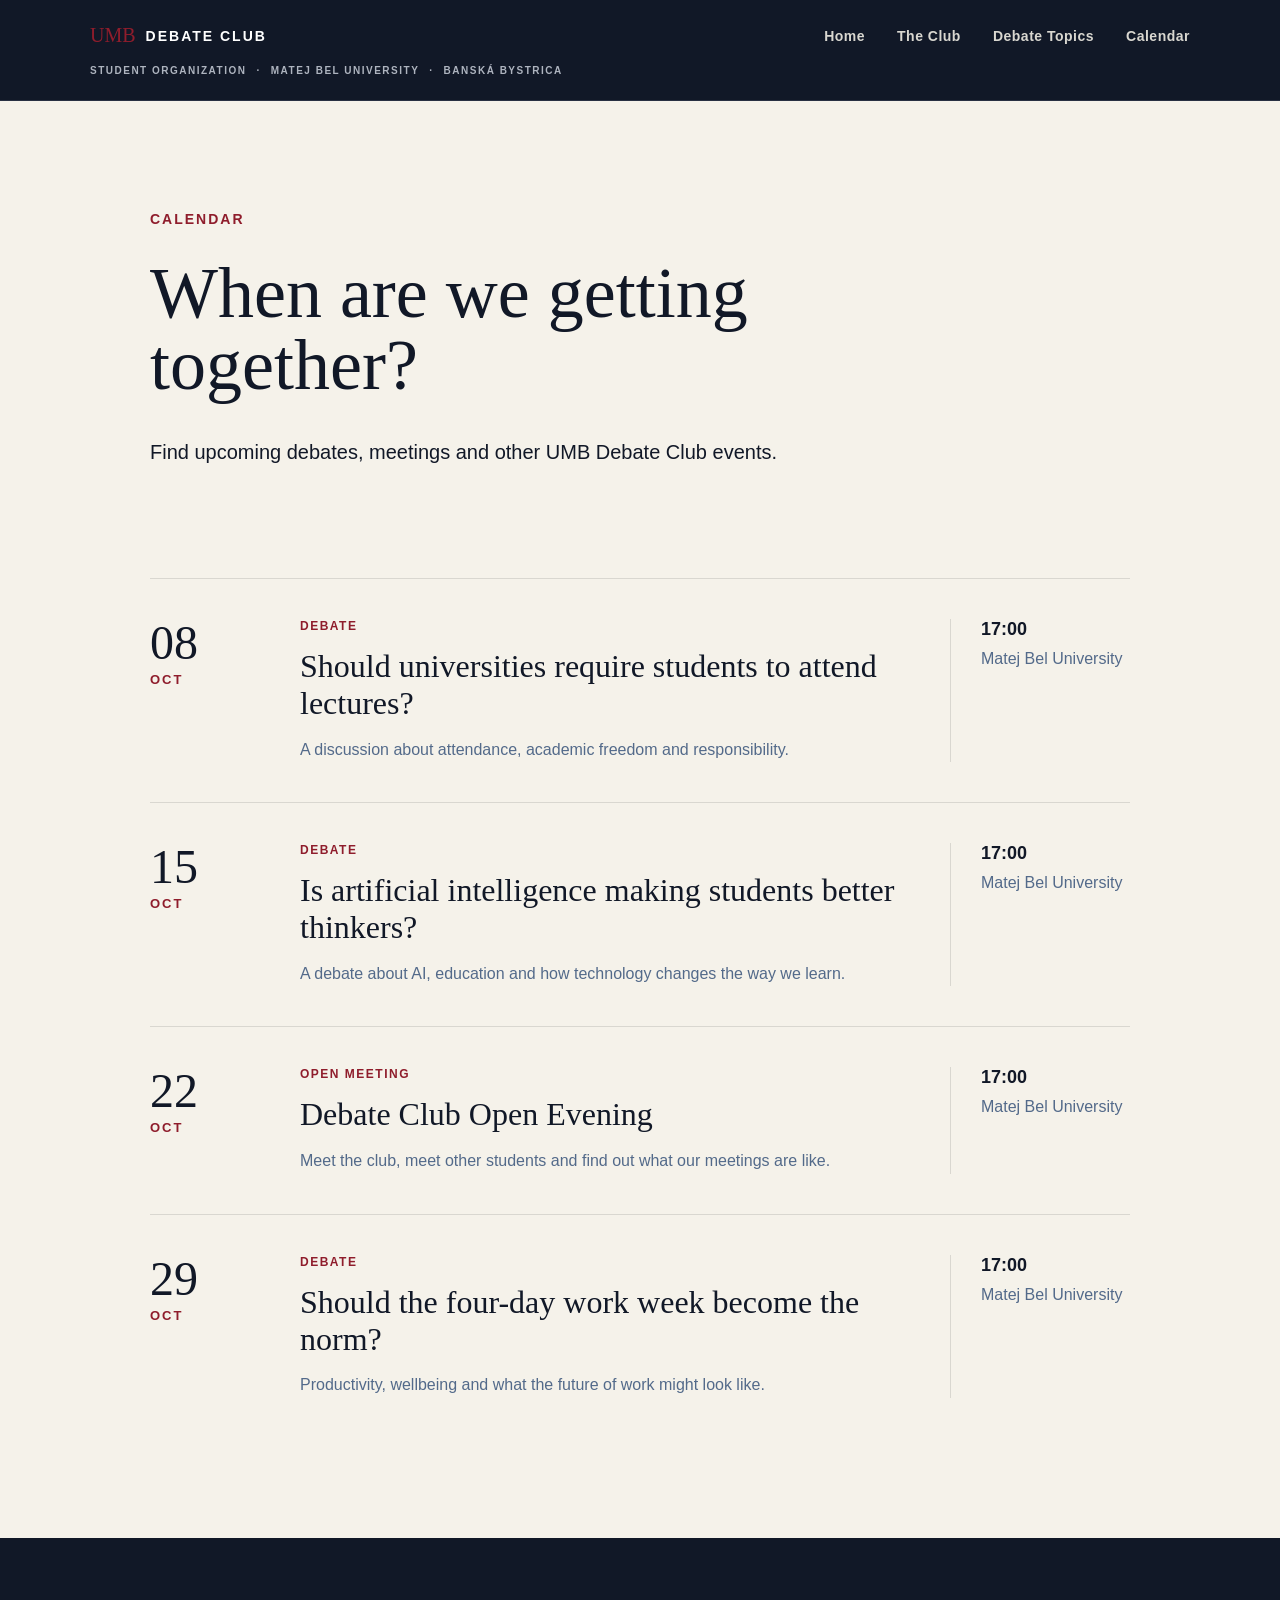
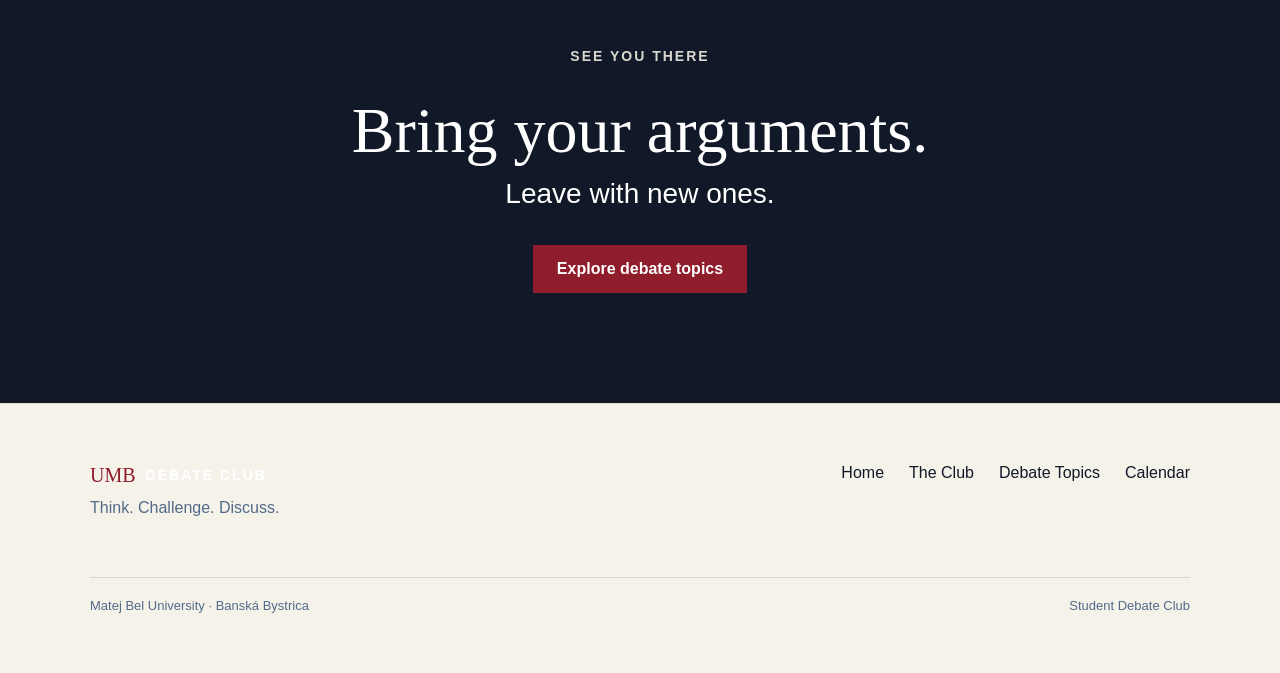
==== calendar.html @ 7904ed0a "Create UMB Debate Club website" ====
<!DOCTYPE html>
<html lang="en">

<head>
    <meta charset="UTF-8">
    <meta name="viewport" content="width=device-width, initial-scale=1.0">

    <title>Calendar · UMB Debate Club</title>

    <link rel="stylesheet" href="./style.css">
</head>

<body>

    <header>
        <nav>

    <a href="index.html" class="logo">
        <span>UMB</span>
        <strong>DEBATE CLUB</strong>
    </a>

            <div class="nav-links">
                <a href="index.html">Home</a>
                <a href="club.html">The Club</a>
                <a href="topics.html">Debate Topics</a>
                <a href="calendar.html">Calendar</a>
            </div>

        </nav>

        <div class="header-meta">
        <span>STUDENT ORGANIZATION</span>
        <span>·</span>
        <span>MATEJ BEL UNIVERSITY</span>
        <span>·</span>
        <span>BANSKÁ BYSTRICA</span>
    </div>

    </header>


    <main>

        <section class="page-intro">

            <p class="eyebrow">CALENDAR</p>

            <h1>
                When are we
                getting together?
            </h1>

            <p>
                Find upcoming debates, meetings and other
                UMB Debate Club events.
            </p>

        </section>


        <section class="events">

            <article class="event">

                <div class="event-date">
                    <span class="event-day">08</span>
                    <span class="event-month">OCT</span>
                </div>

                <div class="event-info">
                    <p class="event-type">DEBATE</p>

                    <h2>
                        Should universities require
                        students to attend lectures?
                    </h2>

                    <p>
                        A discussion about attendance,
                        academic freedom and responsibility.
                    </p>
                </div>

                <div class="event-location">
                    <strong>17:00</strong>
                    <span>Matej Bel University</span>
                </div>

            </article>


            <article class="event">

                <div class="event-date">
                    <span class="event-day">15</span>
                    <span class="event-month">OCT</span>
                </div>

                <div class="event-info">
                    <p class="event-type">DEBATE</p>

                    <h2>
                        Is artificial intelligence
                        making students better thinkers?
                    </h2>

                    <p>
                        A debate about AI, education and
                        how technology changes the way we learn.
                    </p>
                </div>

                <div class="event-location">
                    <strong>17:00</strong>
                    <span>Matej Bel University</span>
                </div>

            </article>


            <article class="event">

                <div class="event-date">
                    <span class="event-day">22</span>
                    <span class="event-month">OCT</span>
                </div>

                <div class="event-info">
                    <p class="event-type">OPEN MEETING</p>

                    <h2>
                        Debate Club Open Evening
                    </h2>

                    <p>
                        Meet the club, meet other students and
                        find out what our meetings are like.
                    </p>
                </div>

                <div class="event-location">
                    <strong>17:00</strong>
                    <span>Matej Bel University</span>
                </div>

            </article>


            <article class="event">

                <div class="event-date">
                    <span class="event-day">29</span>
                    <span class="event-month">OCT</span>
                </div>

                <div class="event-info">
                    <p class="event-type">DEBATE</p>

                    <h2>
                        Should the four-day work week become the norm?
                    </h2>

                    <p>
                        Productivity, wellbeing and what the
                        future of work might look like.
                    </p>
                </div>

                <div class="event-location">
                    <strong>17:00</strong>
                    <span>Matej Bel University</span>
                </div>

            </article>

        </section>


        <section class="join">

            <p class="eyebrow">SEE YOU THERE</p>

            <h2>Bring your arguments.</h2>

            <p>Leave with new ones.</p>

            <a href="topics.html" class="button">
                Explore debate topics
            </a>

        </section>

    </main>

<footer>

    <div class="footer-main">

        <div>
            <a href="index.html" class="logo">
    <span>UMB</span>
    <strong>DEBATE CLUB</strong>
</a>

            <p>
                Think. Challenge. Discuss.
            </p>
        </div>

        <div class="footer-links">
            <a href="index.html">Home</a>
            <a href="club.html">The Club</a>
            <a href="topics.html">Debate Topics</a>
            <a href="calendar.html" class="active">Calendar</a>
        </div>

    </div>

    <div class="footer-bottom">
        <span>Matej Bel University · Banská Bystrica</span>
        <span>Student Debate Club</span>
    </div>

</footer>

</body>

</html>
---- style.css ----
* {
    box-sizing: border-box;
    margin: 0;
    padding: 0;
}

body {
    background-color: #f5f2ea;
    color: #111827;
    font-family: Arial, sans-serif;
}

header {
    padding: 24px 60px;
    border-bottom: 1px solid #d9d7d0;
}

header {
    position: sticky;
    top: 0;
    z-index: 1000;

    padding: 24px 60px;

    background-color: #111827;
    color: white;

    border-bottom: 1px solid #283142;
}

.header-meta {
    max-width: 1100px;
    margin: 18px auto 0;

    display: flex;
    gap: 10px;

    color: #aeb4bf;
    font-size: 10px;
    font-weight: bold;
    letter-spacing: 1.5px;
}

nav {
    max-width: 1100px;
    margin: 0 auto;

    display: flex;
    justify-content: space-between;
    align-items: center;
}

.logo {
    display: flex;
    align-items: center;
    gap: 10px;

    color: white;
    text-decoration: none;
}

.logo span {
    color: #8f1d2c;

    font-family: Georgia, serif;
    font-size: 20px;
    font-weight: 500;
}

.logo strong {
    color: white;

    font-size: 14px;
    letter-spacing: 2px;
}

.logo:hover {
    color: #8f1d2c;
}

.nav-links {
    display: flex;
    align-items: center;
    gap: 32px;
}

.nav-links a {
    position: relative;

    color: #d9d7d0;
    text-decoration: none;

    font-size: 14px;
    font-weight: bold;
    letter-spacing: 0.5px;

    transition: color 0.2s ease;
}

.nav-links a::after {
    content: "";

    position: absolute;
    left: 0;
    bottom: -8px;

    width: 0;
    height: 2px;

    background-color: #8f1d2c;

    transition: width 0.2s ease;
}

.nav-links a:hover::after,
.nav-links a.active::after {
    width: 100%;
}

.nav-links a:hover {
    color: #8f1d2c;
}

.hero {

    max-width: 1100px;
    margin: 0 auto;
    padding: 120px 60px;
}

.hero::before {
    content: "";
    display: block;
    width: 80px;
    height: 4px;
    background-color: #8f1d2c;
    margin-bottom: 35px;
}

.eyebrow {
    color: #8f1d2c;
    font-size: 14px;
    font-weight: bold;
    letter-spacing: 2px;
    margin-bottom: 30px;
}

.hero h1 {
    font-family: Georgia, serif;
    font-size: clamp(60px, 8vw, 110px);
    line-height: 0.95;
    font-weight: 500;
    margin-bottom: 40px;
}

.hero-text {
    max-width: 550px;
    font-size: 20px;
    line-height: 1.6;
    margin-bottom: 40px;
}

.hero-buttons {
    display: flex;
    gap: 15px;
}

.button {
    display: inline-block;
    padding: 15px 24px;

    background-color: #8f1d2c;
    color: white;

    text-decoration: none;
    font-weight: bold;

    border: none;
    cursor: pointer;

    transition:
        transform 0.2s ease,
        background-color 0.2s ease;
}

.button:hover {
    background-color: #111827;
    transform: translateY(-3px);
}

.button-secondary {
    background-color: transparent;
    color: #111827;
    border: 1px solid #111827;
    transition:
        background-color 0.2s ease,
        color 0.2s ease,
        transform 0.2s ease;
}

.button-secondary:hover {
    background-color: #111827;
    color: white;
    transform: translateY(-3px);
}

/* WHAT WE DO */

.what-we-do {
    max-width: 1100px;
    margin: 0 auto;
    padding: 1px 60px;
}

.section-heading {
    margin-bottom: 50px;
}

.section-heading h2 {
    font-family: Georgia, serif;
    font-size: 48px;
    font-weight: 500;
}

.cards {
    display: grid;
    grid-template-columns: repeat(4, 1fr);
    gap: 20px;
}

.card {
    background-color: white;
    border: 1px solid #d9d7d0;
    padding: 30px;
    min-height: 240px;

    transition:
        transform 0.25s ease,
        border-color 0.25s ease,
        box-shadow 0.25s ease;
}

.card:hover {
    transform: translateY(-6px);
    border-color: #8f1d2c;
    box-shadow: 0 12px 30px rgba(17, 24, 39, 0.08);
}

.card h3 {
    font-size: 22px;
    margin-bottom: 20px;
}

.card p {
    color: #536A8A;
    line-height: 1.6;
}

.card-number {
    display: block;

    color: #8f1d2c;

    font-size: 12px;
    font-weight: bold;
    letter-spacing: 2px;

    margin-bottom: 10px;
}

/* NEXT DEBATE */

.next-debate {
    max-width: 1100px;
    margin: 0 auto;
    padding: 100px 60px;
    display: grid;
    grid-template-columns: 2fr 1fr;
    gap: 80px;
    border-top: 1px solid #d9d7d0;
}

.next-debate h2 {
    font-family: Georgia, serif;
    font-size: 48px;
    font-weight: 500;
    line-height: 1.05;
    margin-bottom: 25px;
}

.next-debate > div:first-child > p:last-child {
    max-width: 650px;
    font-size: 18px;
    line-height: 1.6;
}

.event-details {
    border-left: 1px solid #d9d7d0;
    padding-left: 40px;
}

.event-details p {
    margin-bottom: 12px;
}

.event-details .button {
    margin-top: 25px;
}


/* JOIN */

.join {
    background-color: #111827;
    color: white;
    text-align: center;
    padding: 110px 30px;
}

.join .eyebrow {
    color: #d9d7d0;
}

.join h2 {
    font-family: Georgia, serif;
    font-size: 64px;
    font-weight: 500;
}

.join p:not(.eyebrow) {
    font-size: 28px;
    margin: 10px 0 35px;
}

.join .button {
    background-color: #8f1d2c;
}

.join .button:hover {
    background-color: white;
    color: #111827;
}

/* PAGE INTRO */

.page-intro {
    max-width: 1100px;
    margin: 0 auto;
    padding: 110px 60px 90px;
}

.page-intro h1 {
    max-width: 850px;
    font-family: Georgia, serif;
    font-size: 72px;
    line-height: 1;
    font-weight: 500;
    margin-bottom: 35px;
}

.page-intro > p:last-child {
    max-width: 650px;
    font-size: 20px;
    line-height: 1.6;
}


/* CLUB SECTIONS */

.club-section {
    max-width: 1100px;
    margin: 0 auto;
    padding: 90px 60px;
    border-top: 1px solid #d9d7d0;

    display: grid;
    grid-template-columns: 1fr 2fr;
    gap: 80px;
}

.section-content h2 {
    font-family: Georgia, serif;
    font-size: 46px;
    line-height: 1.1;
    font-weight: 500;
    margin-bottom: 30px;
}

.section-content p {
    max-width: 700px;
    font-size: 18px;
    line-height: 1.7;
    margin-bottom: 20px;
}


/* MEETING STEPS */

.meeting-list {
    display: flex;
    flex-direction: column;
}

.meeting-step {
    display: grid;
    grid-template-columns: 60px 1fr;
    gap: 25px;

    padding: 25px 0;
    border-bottom: 1px solid #d9d7d0;
}

.meeting-step:first-child {
    padding-top: 0;
}

.meeting-step span {
    color: #8f1d2c;
    font-weight: bold;
    letter-spacing: 1px;
}

.meeting-step h3 {
    font-size: 22px;
    margin-bottom: 8px;
}

.meeting-step p {
    color: #536A8A;
    line-height: 1.6;
}

/* TOPICS */

.topics {
    max-width: 1100px;
    margin: 0 auto;
    padding: 20px 60px 100px;
}

.topic-card {
    padding: 45px 0;
    border-top: 1px solid #d9d7d0;
}

.topic-meta {
    display: flex;
    justify-content: space-between;
    color: #8f1d2c;
    font-size: 13px;
    font-weight: bold;
    letter-spacing: 1.5px;
    margin-bottom: 25px;
}

.topic-card h2 {
    max-width: 850px;
    font-family: Georgia, serif;
    font-size: 42px;
    line-height: 1.1;
    font-weight: 500;
    margin-bottom: 20px;
}

.topic-card > p {
    max-width: 650px;
    color: #536A8A;
    font-size: 18px;
    line-height: 1.6;
    margin-bottom: 30px;
}

.topic-footer {
    display: flex;
    justify-content: space-between;
    color: #111827;
    font-size: 12px;
    font-weight: bold;
    letter-spacing: 1px;
}

/* CALENDAR */

.events {
    max-width: 1100px;
    margin: 0 auto;
    padding: 20px 60px 100px;
}

.event {
    display: grid;
    grid-template-columns: 100px 1fr 180px;
    gap: 50px;

    padding: 40px 0;
    border-top: 1px solid #d9d7d0;
}

.event-date {
    display: flex;
    flex-direction: column;
}

.event-day {
    font-family: Georgia, serif;
    font-size: 48px;
    line-height: 1;
}

.event-month {
    color: #8f1d2c;
    font-size: 13px;
    font-weight: bold;
    letter-spacing: 2px;
    margin-top: 5px;
}

.event-type {
    color: #8f1d2c;
    font-size: 12px;
    font-weight: bold;
    letter-spacing: 1.5px;
    margin-bottom: 15px;
}

.event-info h2 {
    max-width: 650px;
    font-family: Georgia, serif;
    font-size: 32px;
    line-height: 1.15;
    font-weight: 500;
    margin-bottom: 15px;
}

.event-info p:last-child {
    max-width: 600px;
    color: #536A8A;
    line-height: 1.6;
}

.event-location {
    display: flex;
    flex-direction: column;
    gap: 8px;
    border-left: 1px solid #d9d7d0;
    padding-left: 30px;
}

.event-location strong {
    font-size: 18px;
}

.event-location span {
    color: #536A8A;
    line-height: 1.4;
}

/* MOBILE */

@media (max-width: 768px) {

    footer {
    padding: 50px 25px;
}

.footer-main {
    flex-direction: column;
}


.footer-links {
    flex-direction: column;
    gap: 12px;
}

.footer-bottom {
    flex-direction: column;
    gap: 8px;
    margin-top: 40px;
}

    header {
        padding: 18px 20px;
    }

    .header-meta {
    display: none;
}

    nav {
        flex-direction: column;
        align-items: flex-start;
        gap: 20px;
    }

    .nav-links {
        flex-wrap: wrap;
        gap: 15px;
    }

    .hero {
        padding: 80px 25px;
    }

    .hero-text {
        font-size: 18px;
    }

    .what-we-do {
        padding: 70px 25px;
    }

    .cards {
        grid-template-columns: 1fr;
    }

    .next-debate {
        grid-template-columns: 1fr;
        padding: 70px 25px;
        gap: 40px;
    }

    .event-details {
        border-left: none;
        border-top: 1px solid #d9d7d0;
        padding-left: 0;
        padding-top: 30px;
    }

    .page-intro {
        padding: 80px 25px 60px;
    }

    .page-intro h1 {
        font-size: 52px;
    }

    .club-section {
        grid-template-columns: 1fr;
        padding: 70px 25px;
        gap: 40px;
    }

    .section-content h2 {
        font-size: 38px;
    }

    .topics {
        padding: 20px 25px 70px;
    }

    .topic-card h2 {
        font-size: 34px;
    }

    .events {
        padding: 20px 25px 70px;
    }

    .event {
        grid-template-columns: 70px 1fr;
        gap: 25px;
    }

    .event-location {
        grid-column: 2;
        border-left: none;
        border-top: 1px solid #d9d7d0;
        padding-left: 0;
        padding-top: 20px;
    }

    .event-info h2 {
        font-size: 27px;
    }

    .join {
        padding: 80px 25px;
    }

    .join h2 {
        font-size: 48px;
    }

}

/* FOOTER */

footer {
    background-color: #f5f2ea;
    border-top: 1px solid #d9d7d0;
    padding: 60px;
}

.footer-main {
    max-width: 1100px;
    margin: 0 auto;

    display: flex;
    justify-content: space-between;
    gap: 50px;
}

.footer-logo {
    color: #111827;
    text-decoration: none;
    font-weight: bold;
    letter-spacing: 2px;
}

.footer-main p {
    color: #536A8A;
    margin-top: 12px;
}

.footer-links {
    display: flex;
    gap: 25px;
    flex-wrap: wrap;
}

.footer-links a {
    color: #111827;
    text-decoration: none;
}

.footer-links a:hover {
    color: #8f1d2c;
}

.footer-bottom {
    max-width: 1100px;
    margin: 60px auto 0;
    padding-top: 20px;

    border-top: 1px solid #d9d7d0;

    display: flex;
    justify-content: space-between;

    color: #536A8A;
    font-size: 13px;
}

.nav-links a.active {
    color: white;
}

#debate-question {
    max-width: 700px;
    margin: 35px auto 0;
    font-family: Georgia, serif;
    font-size: 32px;
    line-height: 1.2;
    color: white;
}

#debate-question {
    max-width: 750px;
    margin: 40px auto 0;

    font-family: Georgia, serif;
    font-size: clamp(28px, 4vw, 48px);
    line-height: 1.15;
    color: white;
}
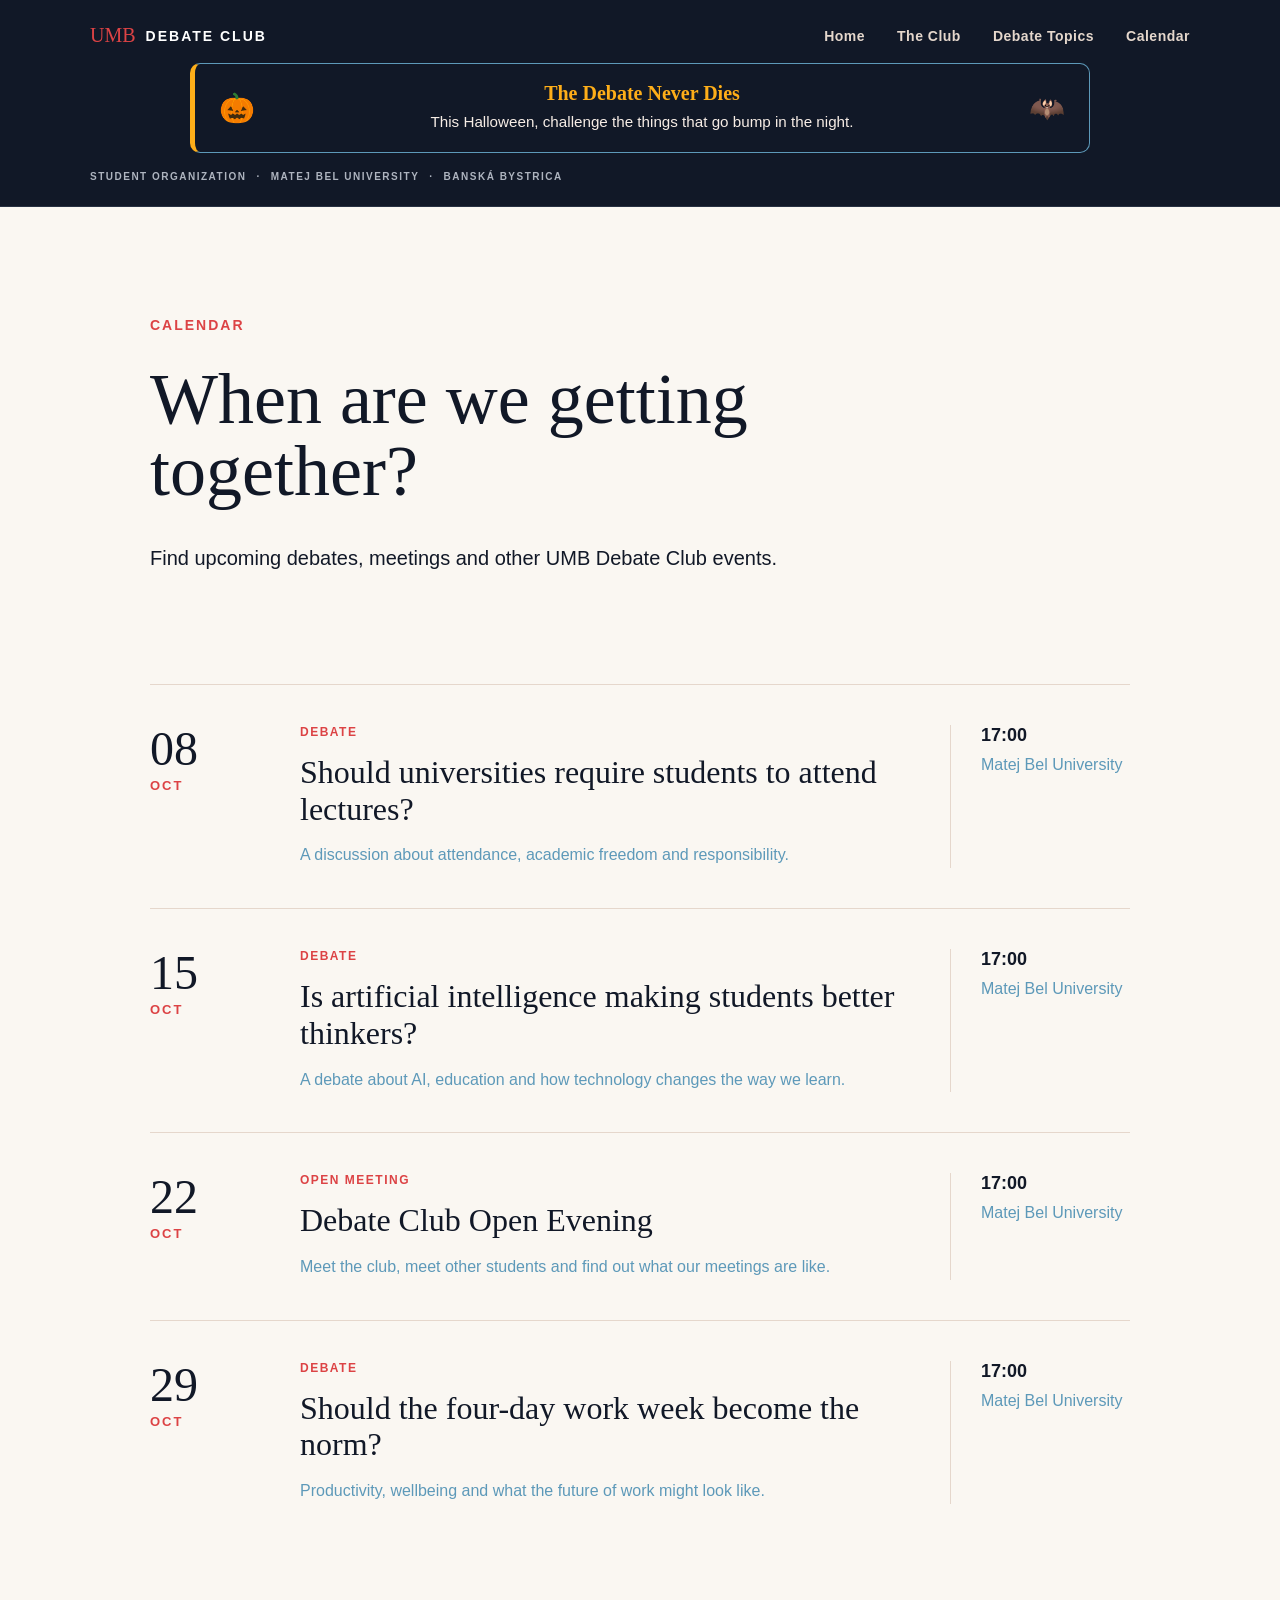
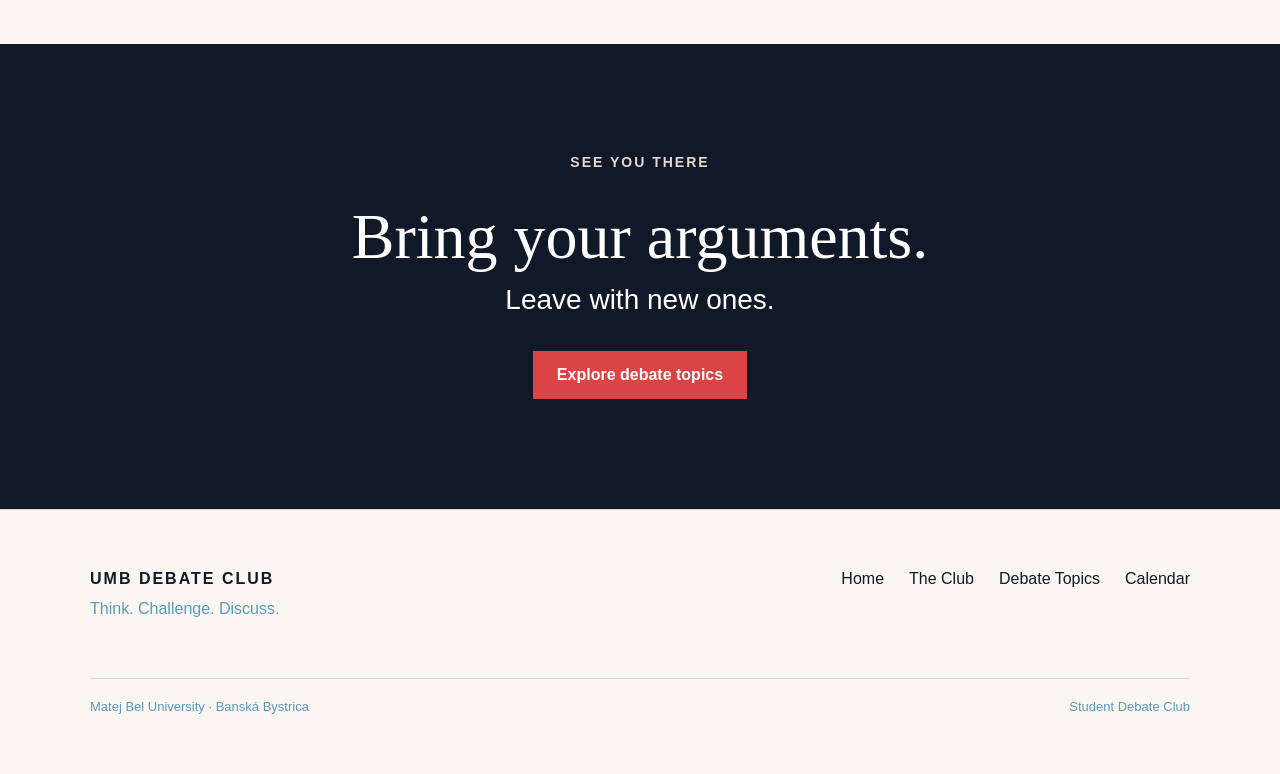
==== commit 1c50eb5f: "update Update club branding and Halloween theme" ====
--- a/calendar.html
+++ b/calendar.html
@@ -29,6 +29,18 @@
 
         </nav>
 
+
+
+<div class="halloween-banner">
+    <span class="halloween-icon" aria-hidden="true">🎃</span>
+    <div class="halloween-message">
+        <strong>The Debate Never Dies</strong>
+        <p>This Halloween, challenge the things that go bump in the night.</p>
+    </div>
+    <span class="halloween-icon" aria-hidden="true">🦇</span>
+</div>
+
+
         <div class="header-meta">
         <span>STUDENT ORGANIZATION</span>
         <span>·</span>
@@ -198,10 +210,11 @@
     <div class="footer-main">
 
         <div>
-            <a href="index.html" class="logo">
-    <span>UMB</span>
-    <strong>DEBATE CLUB</strong>
+            
+<a href="index.html" class="footer-logo">
+    UMB DEBATE CLUB
 </a>
+
 
             <p>
                 Think. Challenge. Discuss.
--- a/style.css
+++ b/style.css
@@ -5,14 +5,14 @@
 }
 
 body {
-    background-color: #f5f2ea;
+    background-color: #faf7f2;
     color: #111827;
     font-family: Arial, sans-serif;
 }
 
 header {
     padding: 24px 60px;
-    border-bottom: 1px solid #d9d7d0;
+    border-bottom: 1px solid #e5d7cc;
 }
 
 header {
@@ -60,7 +60,7 @@
 }
 
 .logo span {
-    color: #8f1d2c;
+    color: #dc4345;
 
     font-family: Georgia, serif;
     font-size: 20px;
@@ -75,7 +75,7 @@
 }
 
 .logo:hover {
-    color: #8f1d2c;
+    color: #dc4345;
 }
 
 .nav-links {
@@ -87,7 +87,7 @@
 .nav-links a {
     position: relative;
 
-    color: #d9d7d0;
+    color: #e5d7cc;
     text-decoration: none;
 
     font-size: 14px;
@@ -107,7 +107,7 @@
     width: 0;
     height: 2px;
 
-    background-color: #8f1d2c;
+    background-color: #dc4345;
 
     transition: width 0.2s ease;
 }
@@ -118,7 +118,7 @@
 }
 
 .nav-links a:hover {
-    color: #8f1d2c;
+    color: #dc4345;
 }
 
 .hero {
@@ -133,12 +133,12 @@
     display: block;
     width: 80px;
     height: 4px;
-    background-color: #8f1d2c;
+    background-color: #dc4345;
     margin-bottom: 35px;
 }
 
 .eyebrow {
-    color: #8f1d2c;
+    color: #dc4345;
     font-size: 14px;
     font-weight: bold;
     letter-spacing: 2px;
@@ -169,7 +169,7 @@
     display: inline-block;
     padding: 15px 24px;
 
-    background-color: #8f1d2c;
+    background-color: #dc4345;
     color: white;
 
     text-decoration: none;
@@ -230,7 +230,7 @@
 
 .card {
     background-color: white;
-    border: 1px solid #d9d7d0;
+    border: 1px solid #e5d7cc;
     padding: 30px;
     min-height: 240px;
 
@@ -242,7 +242,7 @@
 
 .card:hover {
     transform: translateY(-6px);
-    border-color: #8f1d2c;
+    border-color: #dc4345;
     box-shadow: 0 12px 30px rgba(17, 24, 39, 0.08);
 }
 
@@ -252,14 +252,14 @@
 }
 
 .card p {
-    color: #536A8A;
+    color: #5d99b9;
     line-height: 1.6;
 }
 
 .card-number {
     display: block;
 
-    color: #8f1d2c;
+    color: #dc4345;
 
     font-size: 12px;
     font-weight: bold;
@@ -277,7 +277,7 @@
     display: grid;
     grid-template-columns: 2fr 1fr;
     gap: 80px;
-    border-top: 1px solid #d9d7d0;
+    border-top: 1px solid #e5d7cc;
 }
 
 .next-debate h2 {
@@ -295,7 +295,7 @@
 }
 
 .event-details {
-    border-left: 1px solid #d9d7d0;
+    border-left: 1px solid #e5d7cc;
     padding-left: 40px;
 }
 
@@ -318,7 +318,7 @@
 }
 
 .join .eyebrow {
-    color: #d9d7d0;
+    color: #e5d7cc;
 }
 
 .join h2 {
@@ -333,7 +333,7 @@
 }
 
 .join .button {
-    background-color: #8f1d2c;
+    background-color: #dc4345;
 }
 
 .join .button:hover {
@@ -371,7 +371,7 @@
     max-width: 1100px;
     margin: 0 auto;
     padding: 90px 60px;
-    border-top: 1px solid #d9d7d0;
+    border-top: 1px solid #e5d7cc;
 
     display: grid;
     grid-template-columns: 1fr 2fr;
@@ -407,7 +407,7 @@
     gap: 25px;
 
     padding: 25px 0;
-    border-bottom: 1px solid #d9d7d0;
+    border-bottom: 1px solid #e5d7cc;
 }
 
 .meeting-step:first-child {
@@ -415,7 +415,7 @@
 }
 
 .meeting-step span {
-    color: #8f1d2c;
+    color: #dc4345;
     font-weight: bold;
     letter-spacing: 1px;
 }
@@ -426,7 +426,7 @@
 }
 
 .meeting-step p {
-    color: #536A8A;
+    color: #5d99b9;
     line-height: 1.6;
 }
 
@@ -440,13 +440,13 @@
 
 .topic-card {
     padding: 45px 0;
-    border-top: 1px solid #d9d7d0;
+    border-top: 1px solid #e5d7cc;
 }
 
 .topic-meta {
     display: flex;
     justify-content: space-between;
-    color: #8f1d2c;
+    color: #dc4345;
     font-size: 13px;
     font-weight: bold;
     letter-spacing: 1.5px;
@@ -464,7 +464,7 @@
 
 .topic-card > p {
     max-width: 650px;
-    color: #536A8A;
+    color: #5d99b9;
     font-size: 18px;
     line-height: 1.6;
     margin-bottom: 30px;
@@ -493,7 +493,7 @@
     gap: 50px;
 
     padding: 40px 0;
-    border-top: 1px solid #d9d7d0;
+    border-top: 1px solid #e5d7cc;
 }
 
 .event-date {
@@ -508,7 +508,7 @@
 }
 
 .event-month {
-    color: #8f1d2c;
+    color: #dc4345;
     font-size: 13px;
     font-weight: bold;
     letter-spacing: 2px;
@@ -516,7 +516,7 @@
 }
 
 .event-type {
-    color: #8f1d2c;
+    color: #dc4345;
     font-size: 12px;
     font-weight: bold;
     letter-spacing: 1.5px;
@@ -534,7 +534,7 @@
 
 .event-info p:last-child {
     max-width: 600px;
-    color: #536A8A;
+    color: #5d99b9;
     line-height: 1.6;
 }
 
@@ -542,7 +542,7 @@
     display: flex;
     flex-direction: column;
     gap: 8px;
-    border-left: 1px solid #d9d7d0;
+    border-left: 1px solid #e5d7cc;
     padding-left: 30px;
 }
 
@@ -551,7 +551,7 @@
 }
 
 .event-location span {
-    color: #536A8A;
+    color: #5d99b9;
     line-height: 1.4;
 }
 
@@ -622,7 +622,7 @@
 
     .event-details {
         border-left: none;
-        border-top: 1px solid #d9d7d0;
+        border-top: 1px solid #e5d7cc;
         padding-left: 0;
         padding-top: 30px;
     }
@@ -665,7 +665,7 @@
     .event-location {
         grid-column: 2;
         border-left: none;
-        border-top: 1px solid #d9d7d0;
+        border-top: 1px solid #e5d7cc;
         padding-left: 0;
         padding-top: 20px;
     }
@@ -687,8 +687,8 @@
 /* FOOTER */
 
 footer {
-    background-color: #f5f2ea;
-    border-top: 1px solid #d9d7d0;
+    background-color: #faf7f2;
+    border-top: 1px solid #e5d7cc;
     padding: 60px;
 }
 
@@ -709,7 +709,7 @@
 }
 
 .footer-main p {
-    color: #536A8A;
+    color: #5d99b9;
     margin-top: 12px;
 }
 
@@ -725,7 +725,7 @@
 }
 
 .footer-links a:hover {
-    color: #8f1d2c;
+    color: #dc4345;
 }
 
 .footer-bottom {
@@ -733,12 +733,12 @@
     margin: 60px auto 0;
     padding-top: 20px;
 
-    border-top: 1px solid #d9d7d0;
+    border-top: 1px solid #e5d7cc;
 
     display: flex;
     justify-content: space-between;
 
-    color: #536A8A;
+    color: #5d99b9;
     font-size: 13px;
 }
 
@@ -763,4 +763,65 @@
     font-size: clamp(28px, 4vw, 48px);
     line-height: 1.15;
     color: white;
-}+}
+
+
+/* Halloween banner */
+.halloween-banner {
+    display: flex;
+    align-items: center;
+    justify-content: space-between;
+    gap: 16px;
+    margin: 16px auto;
+    padding: 18px 24px;
+    max-width: 900px;
+    background-color: #111827;
+    color: #f7ede6;
+    border: 1px solid #5d99b9;
+    border-left: 5px solid #feae19;
+    border-radius: 10px;
+}
+
+.halloween-icon {
+    font-size: 1.8rem;
+    flex-shrink: 0;
+}
+
+.halloween-message {
+    flex: 1;
+    text-align: center;
+}
+
+.halloween-message strong {
+    display: block;
+    margin-bottom: 6px;
+    color: #feae19;
+    font-family: Georgia, serif;
+    font-size: 1.25rem;
+}
+
+.halloween-message p {
+    margin: 0;
+    color: #f7ede6;
+    font-size: 0.95rem;
+    line-height: 1.5;
+}
+
+@media (max-width: 600px) {
+    .halloween-banner {
+        gap: 10px;
+        padding: 14px 12px;
+    }
+
+    .halloween-icon {
+        font-size: 1.3rem;
+    }
+
+    .halloween-message strong {
+        font-size: 1.05rem;
+    }
+
+    .halloween-message p {
+        font-size: 0.85rem;
+    }
+}
